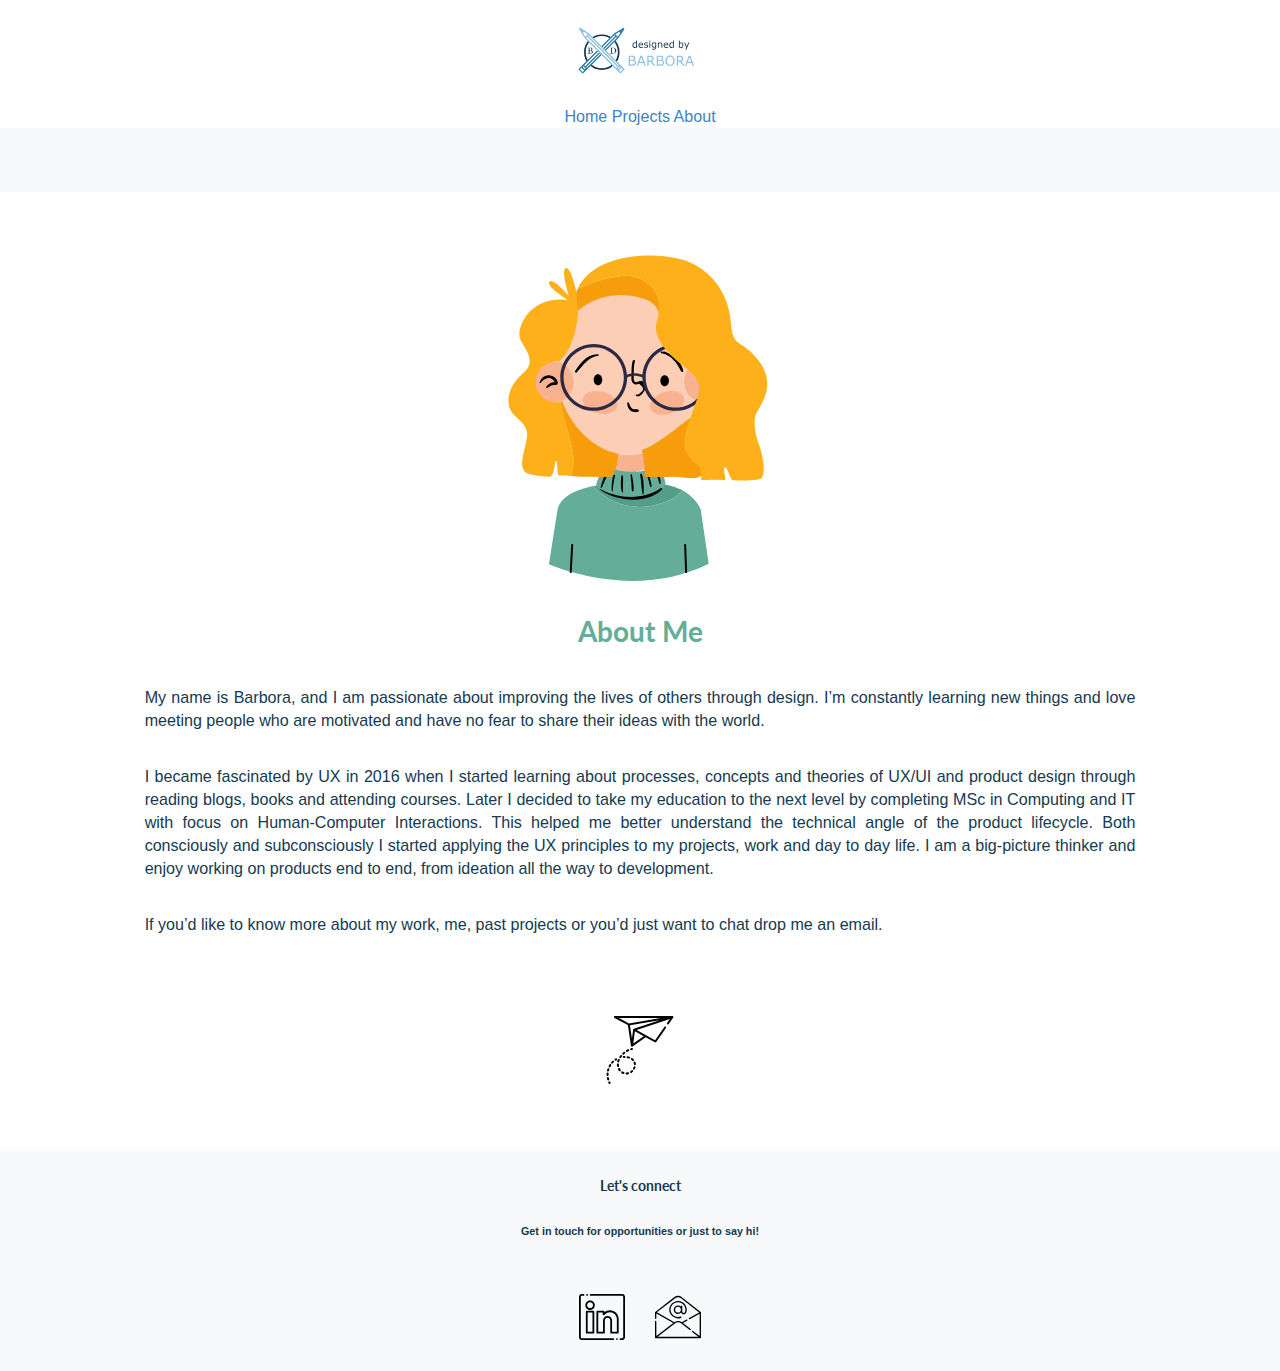
==== about.html @ 1f108238 "Init" ====
<!DOCTYPE html>
<html lang="en">

</html>

<head>
    <meta charset="UTF-8">
    <meta name="viewport" content="width=device-width, initial-scale=1.0">
    <meta http-equiv="X-UA-Compatible" content="ie=edge">

    <title>Barbora Dragunova</title>

    <!--Fav Icon-->
    <link rel="icon" href="./CSS/MyIcon.svg">

    <!--CSS Framework-->
    <link rel="stylesheet" href="./CSS/semantic.min.css">
    <link href="https://cdn.jsdelivr.net/npm/bootstrap@5.0.1/dist/css/bootstrap.min.css" rel="stylesheet"
        integrity="sha384-+0n0xVW2eSR5OomGNYDnhzAbDsOXxcvSN1TPprVMTNDbiYZCxYbOOl7+AMvyTG2x" crossorigin="anonymous">

    <!--My CSS-->
    <link rel="stylesheet" href="./CSS/style.css">

    <!--Google Fonts -->
    <link href="https://fonts.googleapis.com/css?family=Roboto" rel="stylesheet">

</head>

<body>

    <!--Nav Bar -->

    <div class="container">
        <nav class="navbar navbar-expand-lg navbar-light" style="background-color:#FFFFFF;">
            <div class="container-fluid">
                <a class="navbar-brand" href="/index.html">
                    <img src="CSS/LogoBDbanner.svg" alt="" width="180" height="48">
                </a>
                <div class="navbar-nav">
                    <a class="nav-link" aria-current="page" href="/index.html">Home</a>
                    <a class="nav-link active" href="#">Projects</a>
                    <a class="nav-link" href="/about.html">About</a>
                </div>
            </div>
        </nav>
    </div>

    <!-- About me Card-->

    <div class="container">
        <div class="container-aboutme">
            <div class="aboutme">
                <div class="row">
                    <div class="col-lg-3">
                        <div class="me">
                            <img src="/CSS/Icons/MyGalwTurtleneck.svg" alt="avatar" width="264" height="">
                        </div>
                    </div>
                    <div class="col">
                        <h1 class="about">About Me</h1>
                        <br>
                        <p class="text-muted">My name is Barbora, and I am passionate about improving the lives of others through 
                            design. I’m constantly learning new things and love meeting people who are motivated and have no fear to 
                            share their ideas with the world. </p>
                        <p class="text-muted">I became fascinated by UX in 2016 when I started learning about processes, concepts and 
                            theories of UX/UI and product design through reading blogs, books and attending courses. Later I decided to 
                            take my education to the next level by completing MSc in Computing and IT with focus on Human-Computer 
                            Interactions. This helped me better understand the technical angle of the product lifecycle. Both consciously 
                            and subconsciously I started applying the UX principles to my projects, work and day to day life. I am a big-picture 
                            thinker and enjoy working on products end to end, from ideation all the way to development.   </p>
                            <p class="text-muted">If you’d like to know more about my work, me, past projects or you’d just want to chat drop me 
                                an email. 
                            </p>
                        <br>
                        <img class="icon3" src="/CSS/Icons/mail.svg" alt="paperplane" width="" height="68">
                        </button>
                    </div>
                </div>
            </div>
        </div>
    </div>


    <!--Let's Connect Footer -->

        <footer class="bd-footer py-5 mt-5 bg-light">
            <div class="container text-center">
                <h5>Let's connect</h5>
                <h6 class="text-muted">Get in touch for opportunities or just to say hi!</h6>
                <div class="container">
                    <div class="row">
                        <div class="col">
                            <img class="icon1" src="/CSS/Icons/linkedin.svg" alt="Linkedin" width="" height="46">
                            <img class="icon2" src="/CSS/Icons/email.svg" alt="Email" width="" height="46">
                        </div>
                    </div>
                </div>
            </div>
        </footer>
    
    </body>
    
    </html>
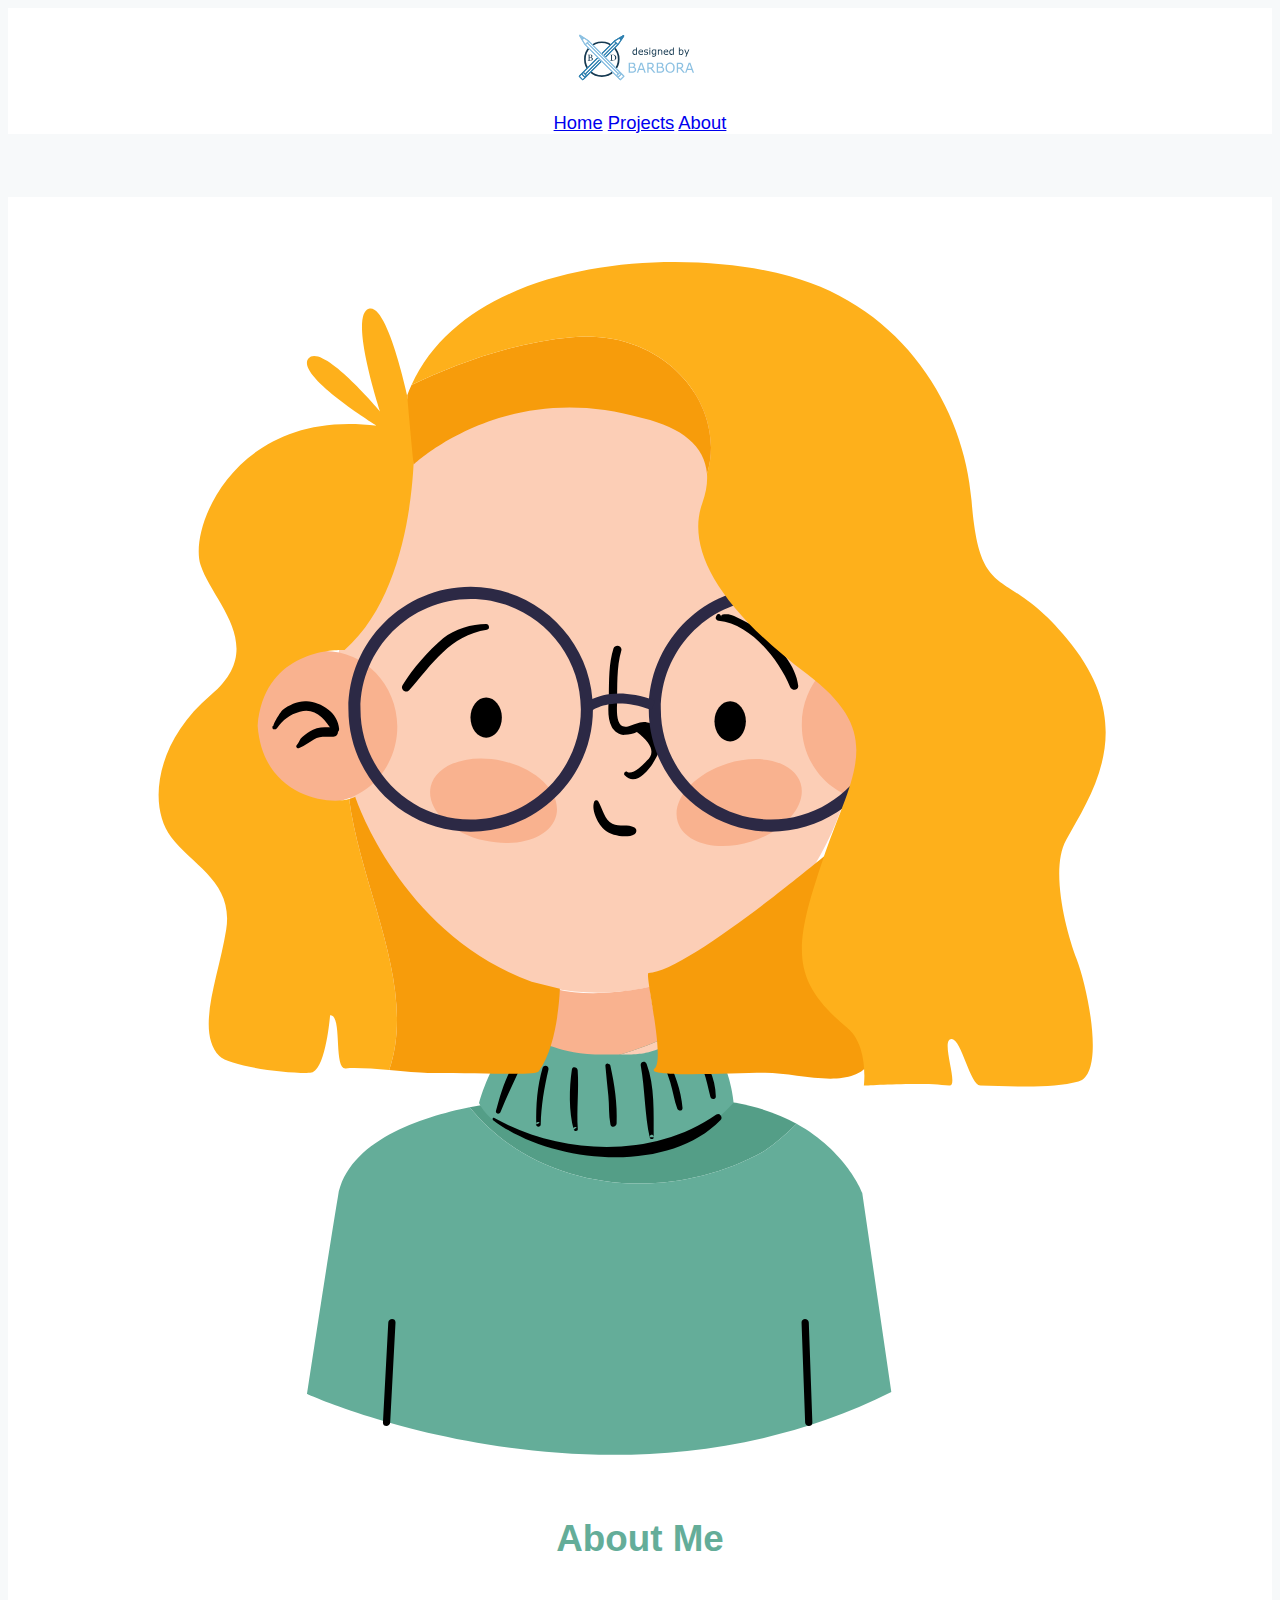
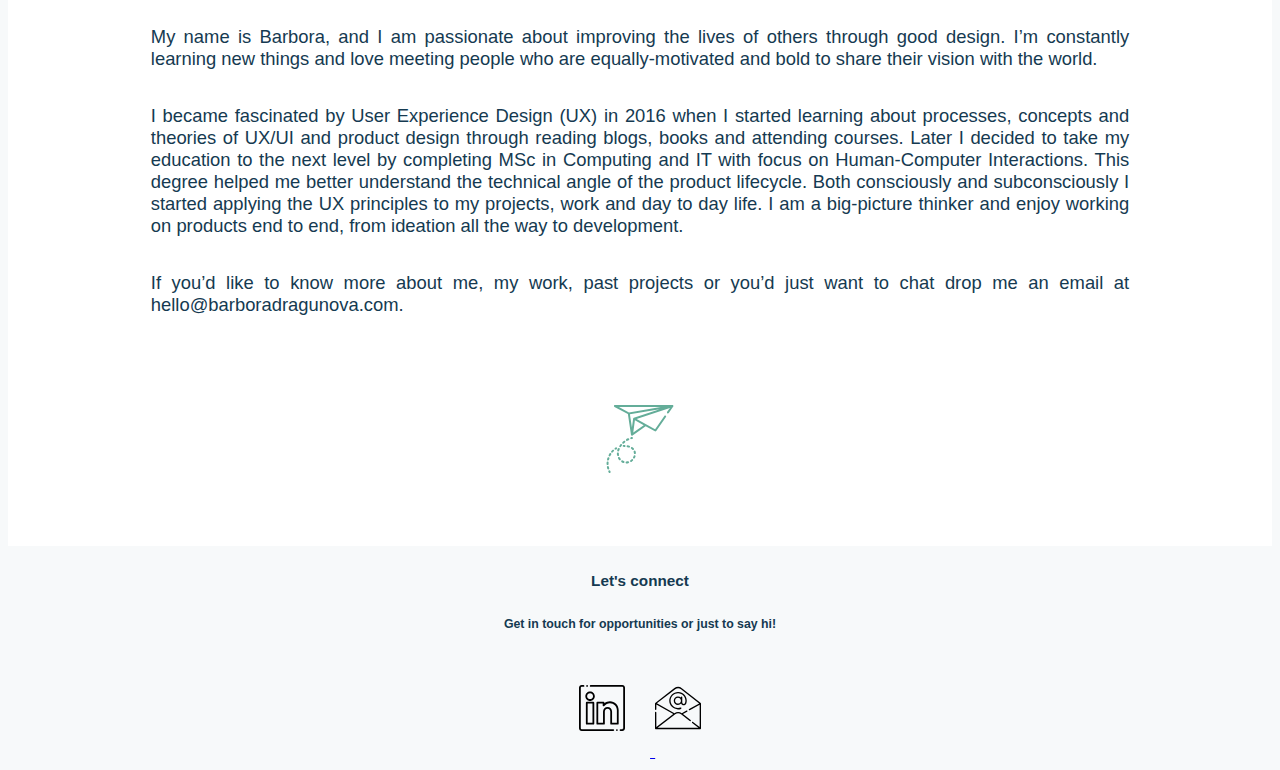
==== commit 7854c0e1: "cleanup" ====
--- a/about.html
+++ b/about.html
@@ -14,7 +14,6 @@
     <link rel="icon" href="./CSS/MyIcon.svg">
 
     <!--CSS Framework-->
-    <link rel="stylesheet" href="./CSS/semantic.min.css">
     <link href="https://cdn.jsdelivr.net/npm/bootstrap@5.0.1/dist/css/bootstrap.min.css" rel="stylesheet"
         integrity="sha384-+0n0xVW2eSR5OomGNYDnhzAbDsOXxcvSN1TPprVMTNDbiYZCxYbOOl7+AMvyTG2x" crossorigin="anonymous">
 
@@ -38,7 +37,7 @@
                 </a>
                 <div class="navbar-nav">
                     <a class="nav-link" aria-current="page" href="/index.html">Home</a>
-                    <a class="nav-link active" href="#">Projects</a>
+                    <a class="nav-link active" href="/index.html">Projects</a>
                     <a class="nav-link" href="/about.html">About</a>
                 </div>
             </div>
@@ -53,26 +52,28 @@
                 <div class="row">
                     <div class="col-lg-3">
                         <div class="me">
-                            <img src="/CSS/Icons/MyGalwTurtleneck.svg" alt="avatar" width="264" height="">
+                            <img src="/CSS/Icons/MyGalwTurtleneck.svg" alt="avatar" width="85%" height="">
                         </div>
                     </div>
                     <div class="col">
                         <h1 class="about">About Me</h1>
                         <br>
-                        <p class="text-muted">My name is Barbora, and I am passionate about improving the lives of others through 
-                            design. I’m constantly learning new things and love meeting people who are motivated and have no fear to 
-                            share their ideas with the world. </p>
-                        <p class="text-muted">I became fascinated by UX in 2016 when I started learning about processes, concepts and 
+                        <p class="text-muted">My name is Barbora, and I am passionate about improving the lives of others through good
+                            design. I’m constantly learning new things and love meeting people who are equally-motivated and bold to 
+                            share their vision with the world. </p>
+                        <p class="text-muted">I became fascinated by User Experience Design (UX) in 2016 when I started learning about processes, concepts and 
                             theories of UX/UI and product design through reading blogs, books and attending courses. Later I decided to 
                             take my education to the next level by completing MSc in Computing and IT with focus on Human-Computer 
-                            Interactions. This helped me better understand the technical angle of the product lifecycle. Both consciously 
+                            Interactions. This degree helped me better understand the technical angle of the product lifecycle. Both consciously 
                             and subconsciously I started applying the UX principles to my projects, work and day to day life. I am a big-picture 
                             thinker and enjoy working on products end to end, from ideation all the way to development.   </p>
-                            <p class="text-muted">If you’d like to know more about my work, me, past projects or you’d just want to chat drop me 
-                                an email. 
+                            <p class="text-muted">If you’d like to know more about me, my work, past projects or you’d just want to chat drop me 
+                                an email at hello@barboradragunova.com. 
                             </p>
                         <br>
-                        <img class="icon3" src="/CSS/Icons/mail.svg" alt="paperplane" width="" height="68">
+                        <a href="mailto:hello@barboradragunova.com">
+                        <img class="icon3" src="/CSS/Icons/mail3.svg" alt="paperplane" width="" height="68">
+                        </a>
                         </button>
                     </div>
                 </div>
@@ -90,8 +91,10 @@
                 <div class="container">
                     <div class="row">
                         <div class="col">
-                            <img class="icon1" src="/CSS/Icons/linkedin.svg" alt="Linkedin" width="" height="46">
-                            <img class="icon2" src="/CSS/Icons/email.svg" alt="Email" width="" height="46">
+                            <a href="https://www.linkedin.com/in/barbora-dragunova-5b718997/">
+                                <img class="icon1" src="/CSS/Icons/linkedin.svg" alt="Linkedin" width="" height="46"> </a>
+                                <a href="mailto:hello@barboradragunova.com">
+                                <img class="icon2" src="/CSS/Icons/email.svg" alt="Email" width="" height="46"> </a>
                         </div>
                     </div>
                 </div>
--- a/CSS/style.css
+++ b/CSS/style.css
@@ -20,6 +20,8 @@
 Background: EEF3F9
 BTN and Header: 6FB5F6
  ===========================================================================================*/ 
+
+ @media (min-width: 768px) and (max-width: 1199.98px) { ... }
 
  body{
      text-align: center;
@@ -126,6 +128,12 @@
     color: #64AD99;
 }
 
+.icon3 {
+   /* border: 1px solid #64AD99;
+    border-radius: 5px; */
+    padding: 8px 28px 8px 28px;
+}
+
 ul {
     margin-left: 10%;
     margin-right: 10%;
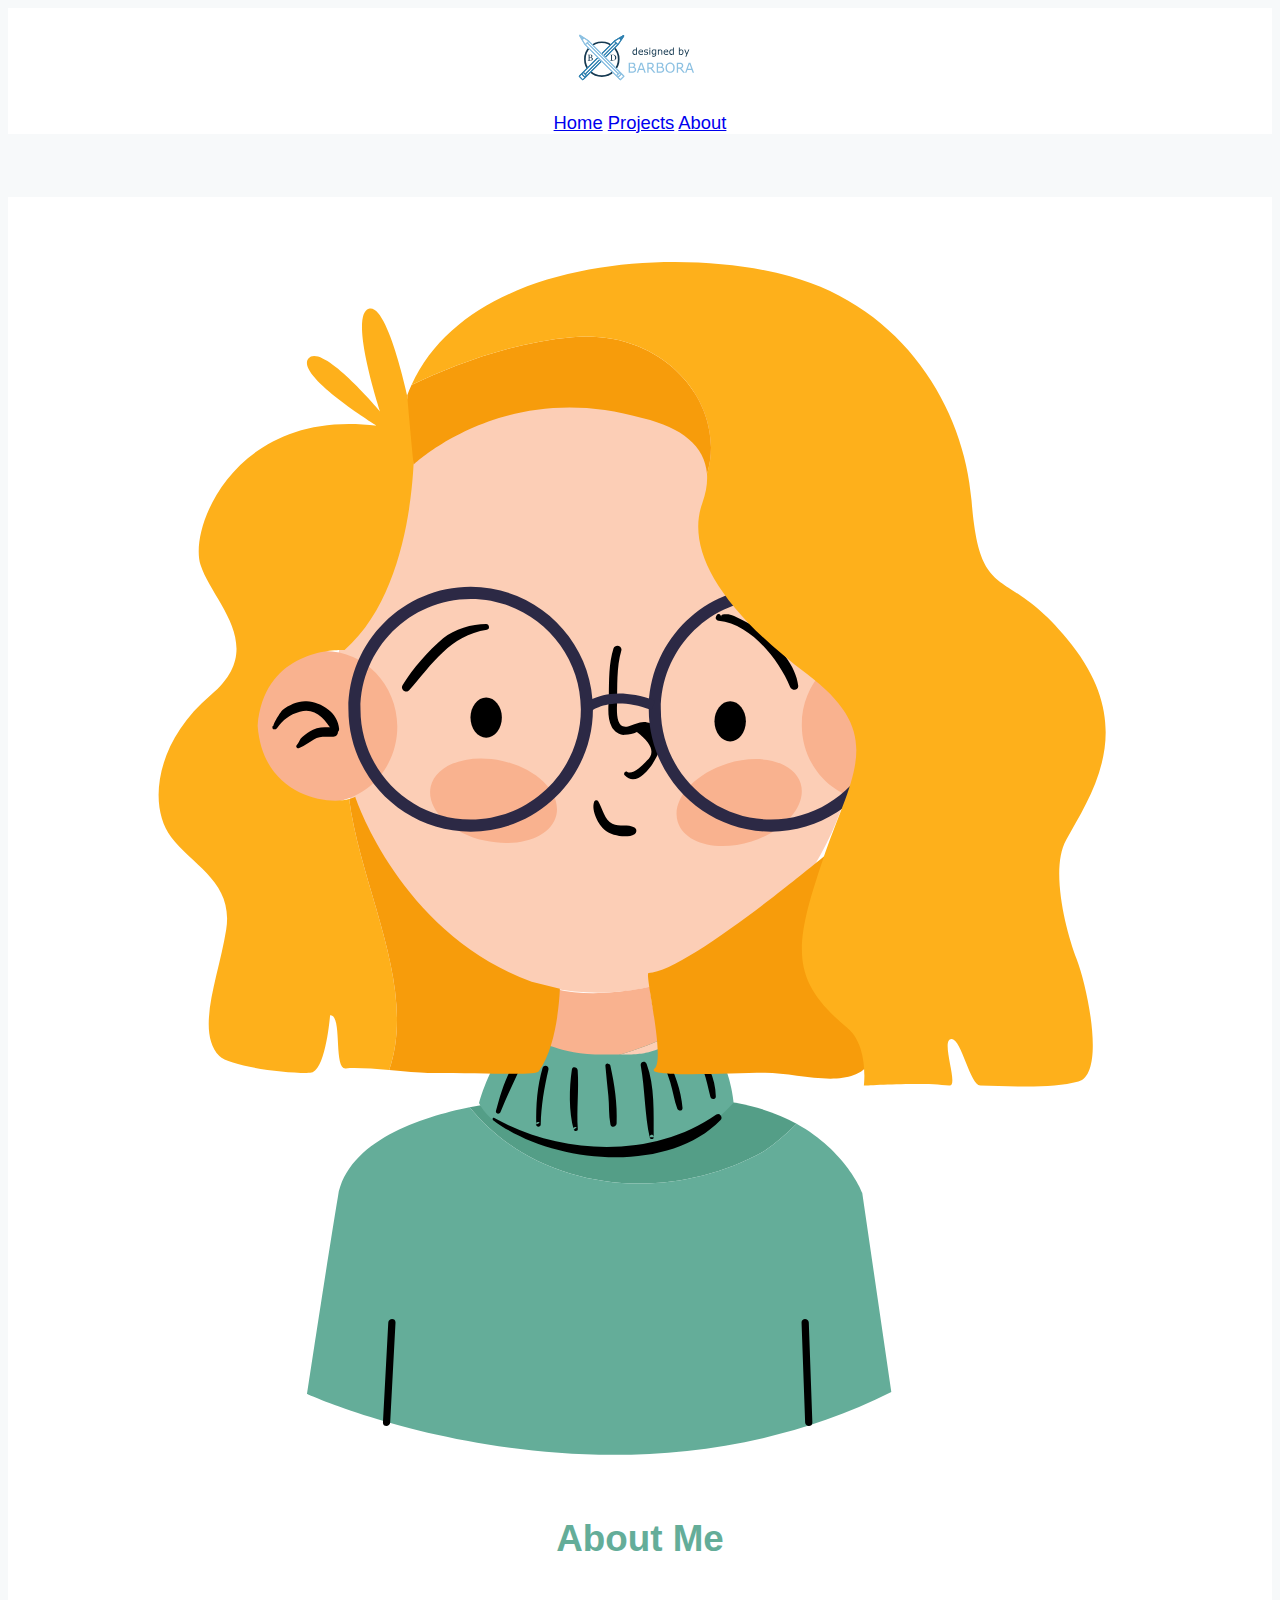
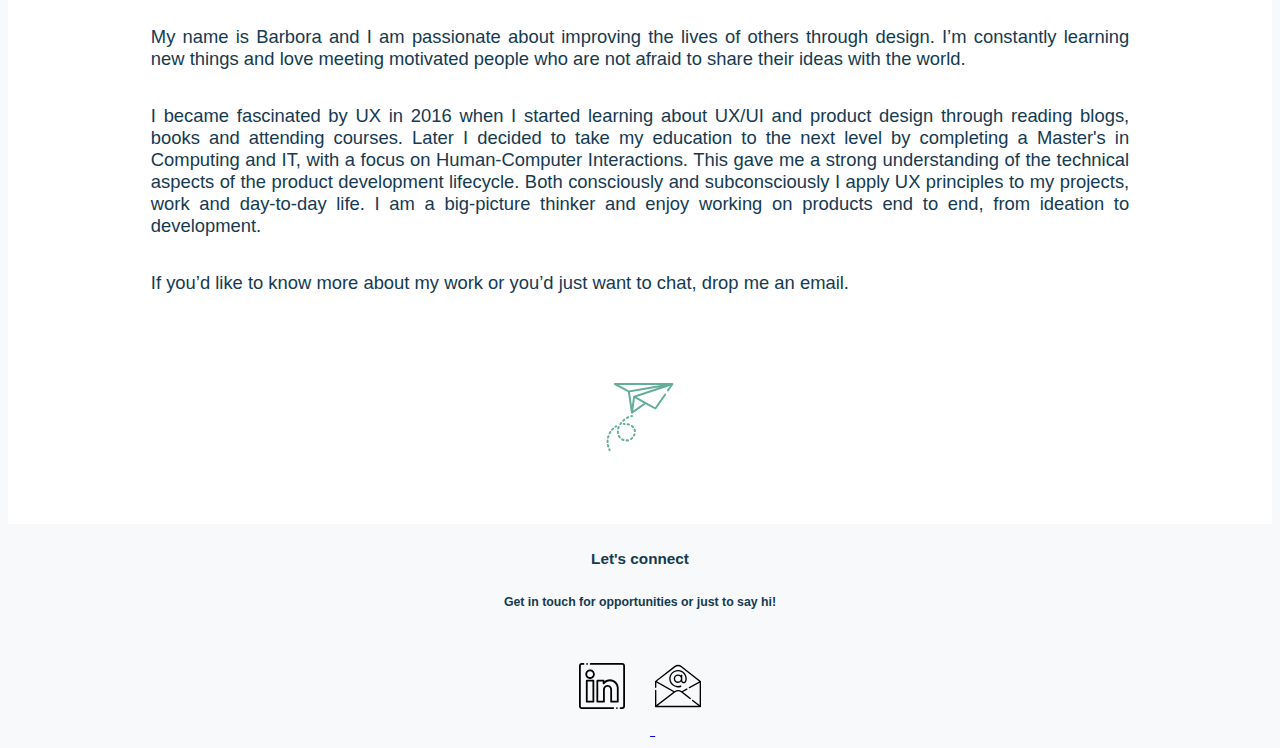
==== commit 6289f4c0: "Wording edits" ====
--- a/about.html
+++ b/about.html
@@ -32,13 +32,13 @@
     <div class="container">
         <nav class="navbar navbar-expand-lg navbar-light" style="background-color:#FFFFFF;">
             <div class="container-fluid">
-                <a class="navbar-brand" href="/index.html">
+                <a class="navbar-brand" href="index.html">
                     <img src="CSS/LogoBDbanner.svg" alt="" width="180" height="48">
                 </a>
                 <div class="navbar-nav">
-                    <a class="nav-link" aria-current="page" href="/index.html">Home</a>
-                    <a class="nav-link active" href="/index.html">Projects</a>
-                    <a class="nav-link" href="/about.html">About</a>
+                    <a class="nav-link" aria-current="page" href="index.html">Home</a>
+                    <a class="nav-link" href="index.html">Projects</a>
+                    <a class="nav-link active" href="about.html">About</a>
                 </div>
             </div>
         </nav>
@@ -52,27 +52,26 @@
                 <div class="row">
                     <div class="col-lg-3">
                         <div class="me">
-                            <img src="/CSS/Icons/MyGalwTurtleneck.svg" alt="avatar" width="85%" height="">
+                            <img src="./CSS/Icons/MyGalwTurtleneck.svg" alt="avatar" width="85%" height="">
                         </div>
                     </div>
                     <div class="col">
                         <h1 class="about">About Me</h1>
                         <br>
-                        <p class="text-muted">My name is Barbora, and I am passionate about improving the lives of others through good
-                            design. I’m constantly learning new things and love meeting people who are equally-motivated and bold to 
-                            share their vision with the world. </p>
-                        <p class="text-muted">I became fascinated by User Experience Design (UX) in 2016 when I started learning about processes, concepts and 
-                            theories of UX/UI and product design through reading blogs, books and attending courses. Later I decided to 
-                            take my education to the next level by completing MSc in Computing and IT with focus on Human-Computer 
-                            Interactions. This degree helped me better understand the technical angle of the product lifecycle. Both consciously 
-                            and subconsciously I started applying the UX principles to my projects, work and day to day life. I am a big-picture 
-                            thinker and enjoy working on products end to end, from ideation all the way to development.   </p>
-                            <p class="text-muted">If you’d like to know more about me, my work, past projects or you’d just want to chat drop me 
-                                an email at hello@barboradragunova.com. 
+                        <p class="text-muted">My name is Barbora and I am passionate about improving the lives of others through design. 
+                            I’m constantly learning new things and love meeting motivated people who are not afraid to share their ideas 
+                            with the world.   </p>
+                        <p class="text-muted">I became fascinated by UX in 2016 when I started learning about UX/UI and product
+                            design through reading blogs, books  and attending courses. Later I decided to take my education to the 
+                            next level by completing a Master's in Computing and IT, with a focus on Human-Computer Interactions.  
+                            This gave me a strong understanding of the technical aspects of the product development lifecycle. 
+                            Both consciously and subconsciously I apply UX principles to my projects, work and day-to-day life. 
+                            I am a big-picture thinker and enjoy working on products end to end, from ideation to development.     </p>
+                            <p class="text-muted">If you’d like to know more about my work or you’d just want to chat, drop me an email.
                             </p>
                         <br>
                         <a href="mailto:hello@barboradragunova.com">
-                        <img class="icon3" src="/CSS/Icons/mail3.svg" alt="paperplane" width="" height="68">
+                        <img class="icon3" src="./CSS/Icons/mail3.svg" alt="paperplane" width="" height="68">
                         </a>
                         </button>
                     </div>
@@ -92,9 +91,9 @@
                     <div class="row">
                         <div class="col">
                             <a href="https://www.linkedin.com/in/barbora-dragunova-5b718997/">
-                                <img class="icon1" src="/CSS/Icons/linkedin.svg" alt="Linkedin" width="" height="46"> </a>
+                                <img class="icon1" src="./CSS/Icons/linkedin.svg" alt="Linkedin" width="" height="46"> </a>
                                 <a href="mailto:hello@barboradragunova.com">
-                                <img class="icon2" src="/CSS/Icons/email.svg" alt="Email" width="" height="46"> </a>
+                                <img class="icon2" src="./CSS/Icons/email.svg" alt="Email" width="" height="46"> </a>
                         </div>
                     </div>
                 </div>
--- a/CSS/style.css
+++ b/CSS/style.css
@@ -20,8 +20,6 @@
 Background: EEF3F9
 BTN and Header: 6FB5F6
  ===========================================================================================*/ 
-
- @media (min-width: 768px) and (max-width: 1199.98px) { ... }
 
  body{
      text-align: center;
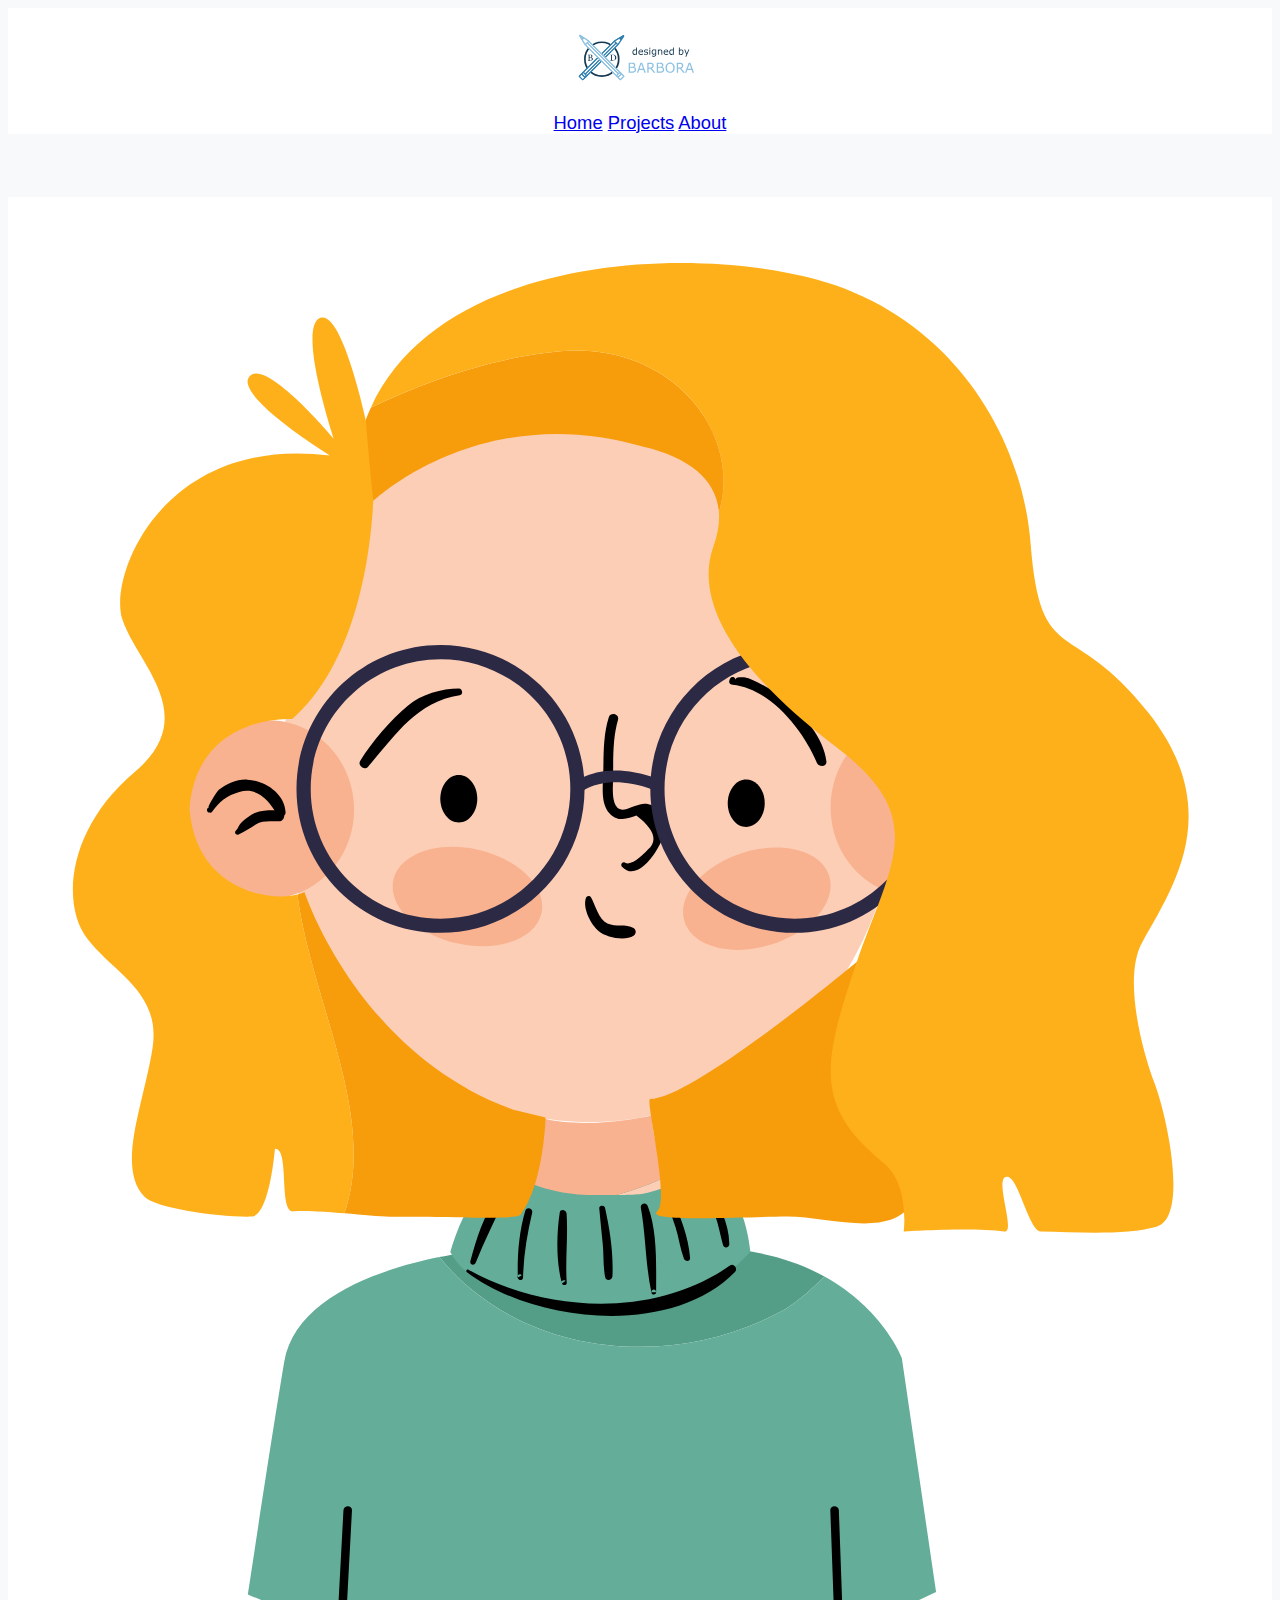
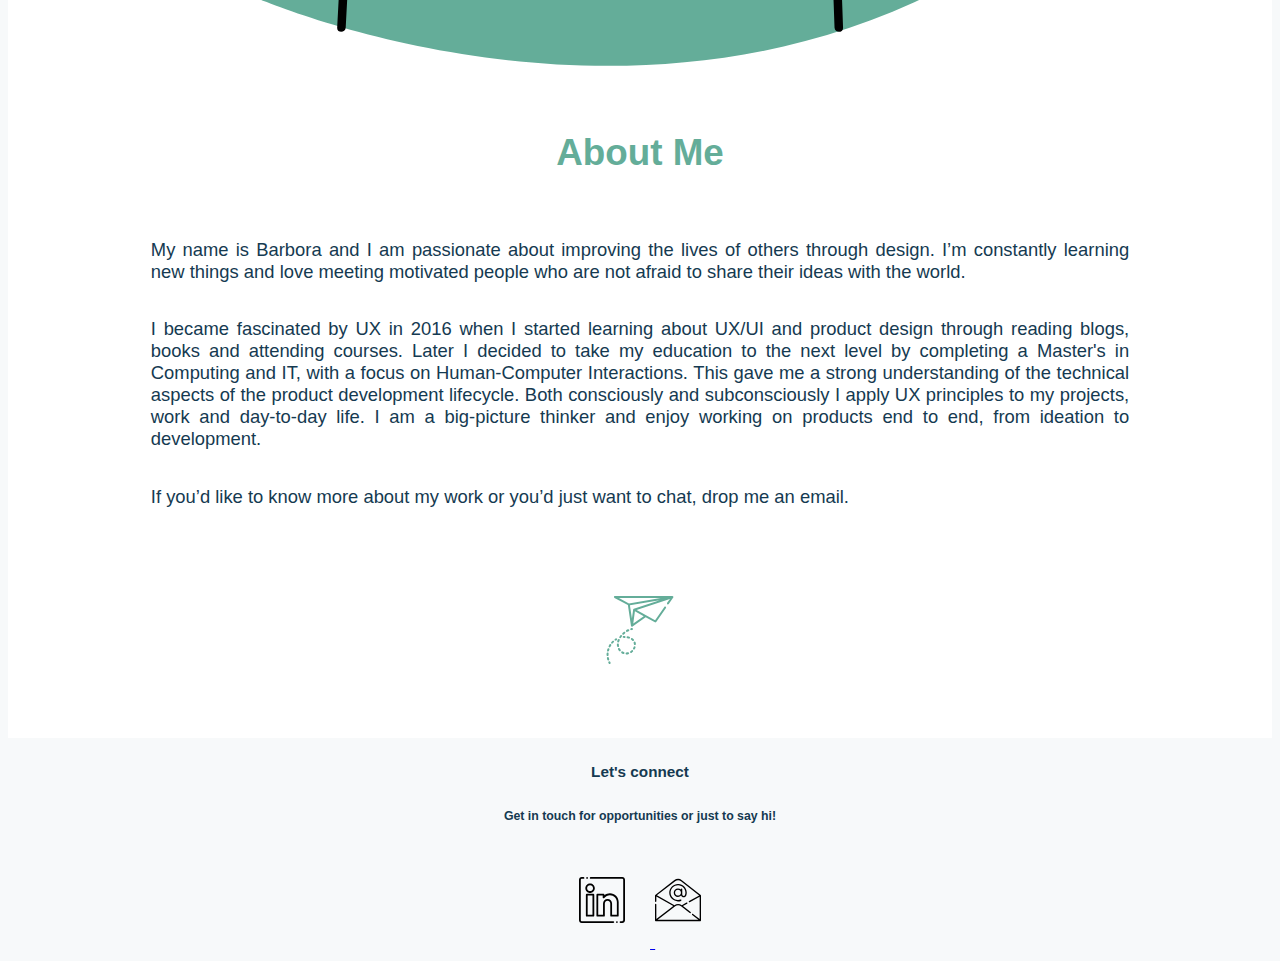
==== commit 513f8e49: "avatar fix" ====
--- a/about.html
+++ b/about.html
@@ -52,7 +52,7 @@
                 <div class="row">
                     <div class="col-lg-3">
                         <div class="me">
-                            <img src="./CSS/Icons/MyGalwTurtleneck.svg" alt="avatar" width="85%" height="">
+                            <img src="./CSS/Icons/MyGalwTurtleneck.svg" alt="avatar" width="100%" height="">
                         </div>
                     </div>
                     <div class="col">
